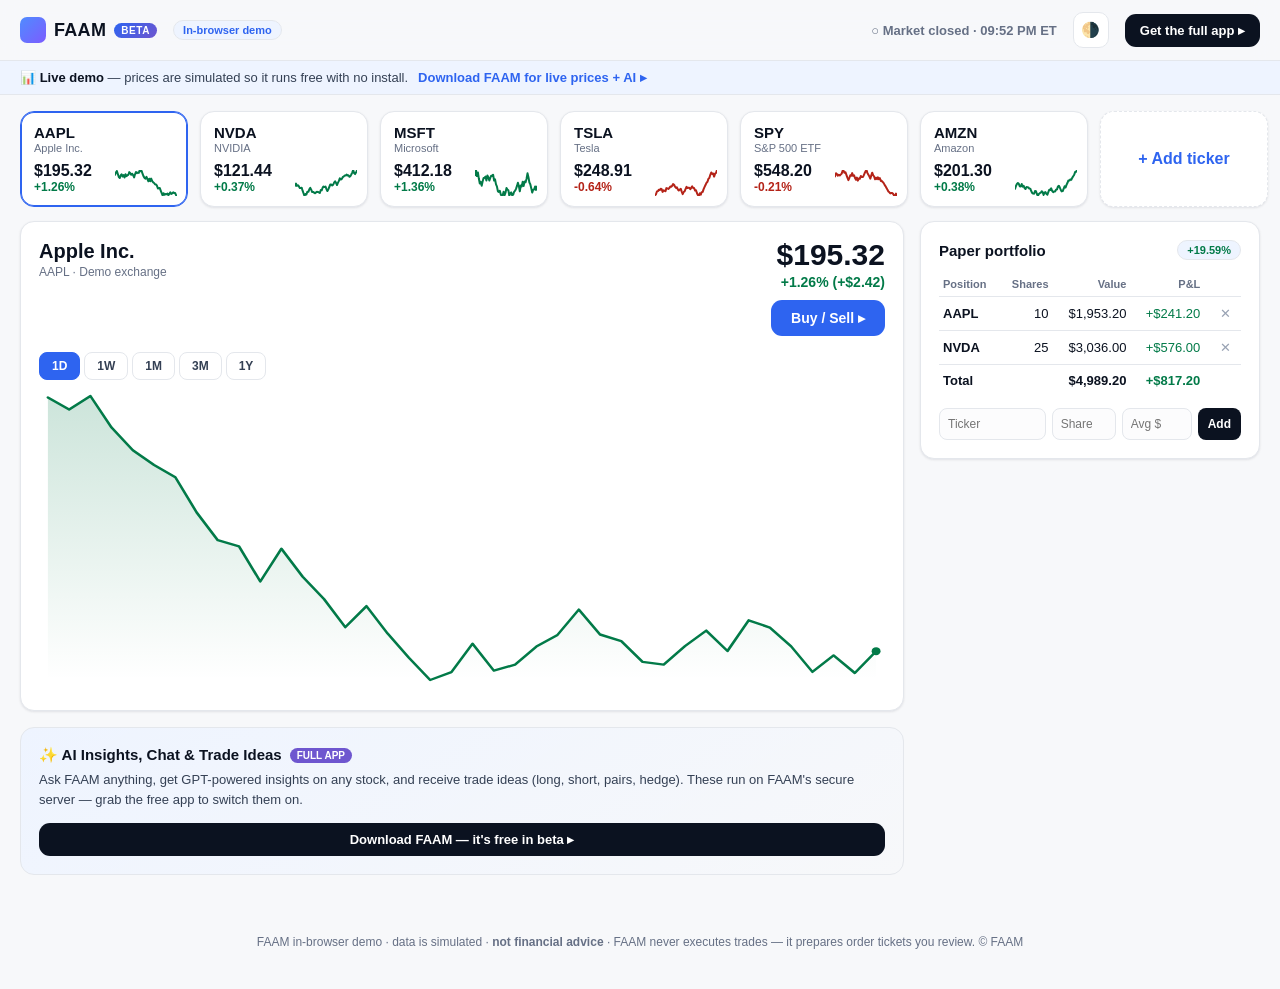
==== dashboard/index.html @ dcdbe2a8 "Browser version: ship a free static dashboard at /dashboard GitHub Pages can't run the Python backen" ====
<!DOCTYPE html>
<html lang="en" data-theme="light">
<head>
<meta charset="UTF-8">
<meta name="viewport" content="width=device-width, initial-scale=1">
<title>FAAM — Browser Dashboard</title>
<meta name="description" content="FAAM in your browser — a free, no-install demo of the financial AI dashboard. Watchlist, charts and a paper portfolio, right in the page.">
<link rel="icon" href="../favicon.svg">
<style>
  :root{
    --bg:#F7F8FA; --bg-soft:#F1F3F7; --panel:#FFFFFF; --panel-2:#FCFCFD;
    --border:#E4E7EC; --border-strong:#D0D5DD;
    --text:#0B1220; --text-2:#344054; --muted:#667085; --dim:#98A2B3;
    --green:#027A48; --green-soft:#ECFDF3; --red:#B42318; --red-soft:#FEF3F2;
    --accent:#2E64F0; --accent-2:#6E56CF; --accent-soft:#EEF4FF;
    --primary-bg:#0B1220; --primary-fg:#FFFFFF;
    --shadow-sm:0 1px 2px rgba(16,24,40,.04),0 1px 3px rgba(16,24,40,.06);
    --shadow-md:0 4px 8px -2px rgba(16,24,40,.08),0 2px 4px -2px rgba(16,24,40,.04);
    --shadow-lg:0 16px 32px -8px rgba(16,24,40,.10),0 8px 16px -8px rgba(16,24,40,.06);
    --radius:14px; --radius-sm:10px;
  }
  html[data-theme="dark"]{
    --bg:#0A0E16; --bg-soft:#0E131C; --panel:#111826; --panel-2:#0E1622;
    --border:#1F2A3D; --border-strong:#2A3A55;
    --text:#E7ECF3; --text-2:#C2CBD9; --muted:#8A97AD; --dim:#6B7890;
    --green:#2BD787; --green-soft:rgba(43,215,135,.14); --red:#FF6B83; --red-soft:rgba(255,107,131,.14);
    --accent:#5B8BFF; --accent-2:#9B87FF; --accent-soft:rgba(91,139,255,.12);
    --primary-bg:#5B8BFF; --primary-fg:#0A0E16;
    --shadow-sm:0 1px 2px rgba(0,0,0,.4); --shadow-md:0 6px 18px rgba(0,0,0,.45); --shadow-lg:0 24px 48px rgba(0,0,0,.55);
  }
  *{box-sizing:border-box}
  body{
    margin:0;font-family:'Inter',-apple-system,BlinkMacSystemFont,"Segoe UI",Roboto,sans-serif;
    background:var(--bg);color:var(--text);-webkit-font-smoothing:antialiased;
  }
  a{color:inherit}
  .topbar{
    position:sticky;top:0;z-index:30;display:flex;align-items:center;gap:16px;
    padding:12px 20px;background:rgba(247,248,250,.82);backdrop-filter:blur(12px);
    border-bottom:1px solid var(--border);
  }
  html[data-theme="dark"] .topbar{background:rgba(10,14,22,.82)}
  .brand{display:flex;align-items:center;gap:8px;font-weight:800;letter-spacing:.3px;font-size:18px}
  .brand .mark{width:26px;height:26px;border-radius:7px;background:linear-gradient(135deg,#4f8cff,#7c5cff);display:inline-block}
  .beta{font-size:10px;font-weight:800;color:#fff;background:linear-gradient(135deg,var(--accent),var(--accent-2));padding:2px 7px;border-radius:999px;letter-spacing:.6px}
  .demo-tag{font-size:11px;font-weight:700;color:var(--accent);background:var(--accent-soft);border:1px solid var(--border);padding:3px 9px;border-radius:999px}
  .spacer{flex:1}
  .clock{font-variant-numeric:tabular-nums;color:var(--muted);font-size:13px;font-weight:600}
  .iconbtn{display:inline-grid;place-items:center;width:36px;height:36px;border-radius:10px;border:1px solid var(--border);background:var(--panel);color:var(--text);cursor:pointer;font-size:15px}
  .iconbtn:hover{border-color:var(--border-strong)}
  .cta{display:inline-flex;align-items:center;gap:7px;padding:9px 15px;border-radius:11px;border:0;background:var(--primary-bg);color:var(--primary-fg);font-weight:700;font-size:13px;cursor:pointer;text-decoration:none}
  .cta:hover{opacity:.92}
  .demo-banner{display:flex;align-items:center;gap:10px;flex-wrap:wrap;padding:9px 20px;background:var(--accent-soft);border-bottom:1px solid var(--border);font-size:13px;color:var(--text-2)}
  .demo-banner b{color:var(--text)}
  .demo-banner a{color:var(--accent);font-weight:700;text-decoration:none}
  .rail{display:flex;gap:12px;overflow-x:auto;padding:16px 20px 6px;scrollbar-width:thin}
  .tcard{position:relative;flex:0 0 168px;min-height:96px;background:var(--panel);border:1px solid var(--border);border-radius:var(--radius);padding:12px 13px;cursor:pointer;box-shadow:var(--shadow-sm);transition:border-color .15s,transform .15s}
  .tcard:hover{border-color:var(--border-strong);transform:translateY(-1px)}
  .tcard.sel{border-color:var(--accent);box-shadow:0 0 0 1px var(--accent) inset}
  .tcard .sym{font-weight:800;font-size:15px}
  .tcard .nm{color:var(--muted);font-size:11px;white-space:nowrap;overflow:hidden;text-overflow:ellipsis;margin-top:1px}
  .tcard .px{font-weight:700;font-size:16px;margin-top:8px;font-variant-numeric:tabular-nums}
  .tcard .ch{font-size:12px;font-weight:700;font-variant-numeric:tabular-nums}
  .tcard .spark{position:absolute;right:10px;bottom:10px;width:62px;height:26px}
  .tcard .rm{position:absolute;top:6px;right:8px;border:0;background:transparent;color:var(--dim);cursor:pointer;font-size:14px;opacity:0;transition:opacity .15s;line-height:1}
  .tcard:hover .rm{opacity:1}
  .tcard.add{display:grid;place-items:center;color:var(--accent);font-weight:700;border-style:dashed;min-height:96px}
  .up{color:var(--green)} .down{color:var(--red)}
  .wrap{max-width:1280px;margin:0 auto;padding:8px 20px 60px;display:grid;grid-template-columns:1fr 340px;gap:16px}
  @media(max-width:920px){.wrap{grid-template-columns:1fr}}
  .panel{background:var(--panel);border:1px solid var(--border);border-radius:var(--radius);box-shadow:var(--shadow-sm)}
  .panel-pad{padding:18px}
  .chart-head{display:flex;align-items:flex-start;justify-content:space-between;gap:16px;flex-wrap:wrap}
  .chart-head h2{margin:0;font-size:20px}
  .chart-head .sub{color:var(--muted);font-size:12px;margin-top:2px}
  .bigpx{font-size:30px;font-weight:800;font-variant-numeric:tabular-nums;line-height:1}
  .bigch{font-size:14px;font-weight:700;margin-top:4px;font-variant-numeric:tabular-nums}
  .ranges{display:flex;gap:4px;margin:16px 0 8px;flex-wrap:wrap}
  .ranges button{padding:6px 12px;border-radius:8px;border:1px solid var(--border);background:var(--panel);color:var(--text-2);font-weight:600;font-size:12px;cursor:pointer}
  .ranges button.on{background:var(--accent);border-color:var(--accent);color:#fff}
  .chart-box{width:100%;height:300px}
  .buy{padding:10px 20px;border-radius:11px;border:0;background:var(--accent);color:#fff;font-weight:800;font-size:14px;cursor:pointer}
  .buy:hover{filter:brightness(1.05)}
  .side-h{display:flex;align-items:center;justify-content:space-between;margin:0 0 12px}
  .side-h h3{margin:0;font-size:15px}
  .ptable{width:100%;border-collapse:collapse;font-size:13px}
  .ptable th{text-align:right;color:var(--muted);font-weight:600;font-size:11px;padding:6px 4px;border-bottom:1px solid var(--border)}
  .ptable th:first-child{text-align:left}
  .ptable td{text-align:right;padding:8px 4px;border-bottom:1px solid var(--border);font-variant-numeric:tabular-nums}
  .ptable td:first-child{text-align:left;font-weight:700}
  .ptable .rm{border:0;background:transparent;color:var(--dim);cursor:pointer}
  .empty{color:var(--muted);font-size:13px;text-align:center;padding:18px 0}
  .totrow td{font-weight:800;border-bottom:0;border-top:1px solid var(--border-strong)}
  .addform{display:grid;grid-template-columns:1fr 64px 70px auto;gap:6px;margin-top:12px}
  .addform input{padding:8px;border:1px solid var(--border);border-radius:8px;background:var(--panel-2);color:var(--text);font-size:12px;width:100%}
  .addform button{padding:8px 10px;border-radius:8px;border:0;background:var(--primary-bg);color:var(--primary-fg);font-weight:700;cursor:pointer;font-size:12px}
  .ai-card{background:linear-gradient(150deg,var(--accent-soft),transparent);border:1px solid var(--border);border-radius:var(--radius);padding:18px;margin-top:16px}
  .ai-card h3{margin:0 0 6px;font-size:15px;display:flex;align-items:center;gap:8px}
  .ai-card p{margin:0 0 14px;color:var(--text-2);font-size:13px;line-height:1.5}
  .ai-card .cta{width:100%;justify-content:center}
  .pill{font-size:10px;font-weight:800;color:#fff;background:var(--accent-2);padding:2px 7px;border-radius:999px}
  /* modal */
  .modal{position:fixed;inset:0;background:rgba(8,12,20,.55);display:none;place-items:center;z-index:60;padding:20px}
  .modal.open{display:grid}
  .sheet{width:100%;max-width:420px;background:var(--panel);border:1px solid var(--border);border-radius:18px;box-shadow:var(--shadow-lg);padding:22px}
  .sheet h3{margin:0 0 4px;font-size:18px}
  .sheet .muted{color:var(--muted);font-size:12px}
  .seg{display:flex;gap:6px;margin:16px 0}
  .seg button{flex:1;padding:10px;border-radius:10px;border:1px solid var(--border);background:var(--panel-2);color:var(--text-2);font-weight:700;cursor:pointer}
  .seg button.on[data-side="buy"]{background:var(--green-soft);border-color:var(--green);color:var(--green)}
  .seg button.on[data-side="sell"]{background:var(--red-soft);border-color:var(--red);color:var(--red)}
  .field{margin:12px 0}
  .field label{display:block;font-size:12px;color:var(--muted);margin-bottom:5px}
  .field input{width:100%;padding:11px;border:1px solid var(--border);border-radius:10px;background:var(--panel-2);color:var(--text);font-size:15px}
  .est{display:flex;justify-content:space-between;padding:12px 0;border-top:1px solid var(--border);margin-top:8px;font-weight:700}
  .note{background:var(--accent-soft);border:1px solid var(--border);border-radius:10px;padding:10px 12px;font-size:12px;color:var(--text-2);margin:14px 0}
  .row{display:flex;gap:10px;margin-top:8px}
  .row button{flex:1;padding:12px;border-radius:11px;font-weight:800;cursor:pointer;font-size:14px}
  .btn-ghost{border:1px solid var(--border);background:var(--panel-2);color:var(--text)}
  .btn-go{border:0;background:var(--accent);color:#fff}
  .toast{position:fixed;left:50%;bottom:24px;transform:translateX(-50%) translateY(20px);background:var(--primary-bg);color:var(--primary-fg);padding:12px 18px;border-radius:12px;font-weight:600;font-size:13px;box-shadow:var(--shadow-lg);opacity:0;transition:.25s;z-index:80;pointer-events:none;max-width:90vw;text-align:center}
  .toast.show{opacity:1;transform:translateX(-50%) translateY(0)}
  .foot{max-width:1280px;margin:0 auto;padding:0 20px 40px;color:var(--muted);font-size:12px;text-align:center}
</style>
</head>
<body>
  <header class="topbar">
    <span class="brand"><span class="mark"></span>FAAM <span class="beta">BETA</span></span>
    <span class="demo-tag">In-browser demo</span>
    <span class="spacer"></span>
    <span class="clock" id="clock">—</span>
    <button class="iconbtn" id="themeBtn" title="Toggle theme">🌗</button>
    <a class="cta" href="../">Get the full app ▸</a>
  </header>

  <div class="demo-banner">
    <span>📊 <b>Live demo</b> — prices are simulated so it runs free with no install.</span>
    <a href="../">Download FAAM for live prices + AI ▸</a>
  </div>

  <section class="rail" id="rail"></section>

  <div class="wrap">
    <div>
      <section class="panel panel-pad">
        <div class="chart-head">
          <div>
            <h2 id="cName">—</h2>
            <div class="sub"><span id="cSym">—</span> · <span id="cEx">Demo exchange</span></div>
          </div>
          <div style="text-align:right">
            <div class="bigpx" id="cPx">—</div>
            <div class="bigch" id="cCh">—</div>
            <button class="buy" id="buyBtn" style="margin-top:10px">Buy / Sell ▸</button>
          </div>
        </div>
        <div class="ranges" id="ranges">
          <button data-r="1D" class="on">1D</button>
          <button data-r="1W">1W</button>
          <button data-r="1M">1M</button>
          <button data-r="3M">3M</button>
          <button data-r="1Y">1Y</button>
        </div>
        <svg class="chart-box" id="chart" viewBox="0 0 760 300" preserveAspectRatio="none"></svg>
      </section>

      <section class="ai-card">
        <h3>✨ AI Insights, Chat &amp; Trade Ideas <span class="pill">FULL APP</span></h3>
        <p>Ask FAAM anything, get GPT-powered insights on any stock, and receive trade ideas (long, short, pairs, hedge). These run on FAAM's secure server — grab the free app to switch them on.</p>
        <a class="cta" href="../">Download FAAM — it's free in beta ▸</a>
      </section>
    </div>

    <aside>
      <section class="panel panel-pad">
        <div class="side-h"><h3>Paper portfolio</h3><span class="demo-tag" id="totPL">—</span></div>
        <table class="ptable">
          <thead><tr><th>Position</th><th>Shares</th><th>Value</th><th>P&amp;L</th><th></th></tr></thead>
          <tbody id="pbody"></tbody>
        </table>
        <div class="addform">
          <input id="pSym" placeholder="Ticker" maxlength="6">
          <input id="pSh" placeholder="Shares" type="number" min="0" step="any">
          <input id="pCost" placeholder="Avg $" type="number" min="0" step="any">
          <button id="pAdd">Add</button>
        </div>
      </section>
    </aside>
  </div>

  <p class="foot">FAAM in-browser demo · data is simulated · <strong>not financial advice</strong> · FAAM never executes trades — it prepares order tickets you review. © FAAM</p>

  <!-- Order ticket modal -->
  <div class="modal" id="modal">
    <div class="sheet">
      <h3 id="mTitle">Order ticket</h3>
      <div class="muted" id="mSub">—</div>
      <div class="seg" id="seg">
        <button data-side="buy" class="on">Buy</button>
        <button data-side="sell">Sell</button>
      </div>
      <div class="field"><label>Shares</label><input id="mQty" type="number" min="0" step="any" value="1"></div>
      <div class="est"><span>Est. amount</span><span id="mEst">—</span></div>
      <div class="note">🛡️ Demo order ticket. FAAM <b>prepares</b> orders for you to review — it never places trades. In the full app this hands off to your broker.</div>
      <div class="row">
        <button class="btn-ghost" id="mCancel">Cancel</button>
        <button class="btn-go" id="mGo">Prepare order ▸</button>
      </div>
    </div>
  </div>

  <div class="toast" id="toast"></div>

<script>
(function(){
  "use strict";
  var $=function(s,r){return (r||document).querySelector(s)};
  var fmt=function(n){return "$"+Number(n).toLocaleString(undefined,{minimumFractionDigits:2,maximumFractionDigits:2})};
  var pct=function(n){return (n>=0?"+":"")+n.toFixed(2)+"%"};

  // ---- seed universe -------------------------------------------------
  var SEED=[
    ["AAPL","Apple Inc.",195.32],["MSFT","Microsoft",412.18],["NVDA","NVIDIA",121.44],
    ["GOOGL","Alphabet",178.55],["AMZN","Amazon",201.30],["TSLA","Tesla",248.91],
    ["META","Meta Platforms",503.77],["SPY","S&P 500 ETF",548.20],["AMD","AMD",142.66],
    ["NFLX","Netflix",685.10],["DIS","Disney",98.40],["JPM","JPMorgan",214.05],
    ["KO","Coca-Cola",63.20],["BA","Boeing",182.77],["UBER","Uber",72.55]
  ];
  var UNIV={}; SEED.forEach(function(s){UNIV[s[0]]={sym:s[0],name:s[1],base:s[2]}});

  // deterministic PRNG so each ticker has a stable shape
  function hash(str){var h=2166136261;for(var i=0;i<str.length;i++){h^=str.charCodeAt(i);h=Math.imul(h,16777619)}return h>>>0}
  function mulberry(a){return function(){a|=0;a=a+0x6D2B79F5|0;var t=Math.imul(a^a>>>15,1|a);t=t+Math.imul(t^t>>>7,61|t)^t;return((t^t>>>14)>>>0)/4294967296}}

  // points per range
  var RP={"1D":40,"1W":56,"1M":66,"3M":80,"1Y":120};
  function genSeries(sym,range){
    var u=UNIV[sym]; var n=RP[range]||48; var r=mulberry(hash(sym+range));
    var vol={"1D":.006,"1W":.012,"1M":.02,"3M":.035,"1Y":.06}[range]||.02;
    var drift=(r()-0.45)*vol*1.4;
    var p=u.base*(1-(r()*0.4+0.1)*vol*4*(range==="1Y"?2:1)); // start a bit below current
    var arr=[];
    for(var i=0;i<n;i++){ p=p*(1+ (r()-0.5)*vol + drift/n ); arr.push(p) }
    // Scale the whole walk so it ENDS exactly at the live price — keeps the
    // shape but avoids a vertical spike on the last point.
    var target=u.cur!=null?u.cur:u.base, f=target/arr[n-1];
    for(var j=0;j<n;j++) arr[j]*=f;
    return arr;
  }

  // ---- state ---------------------------------------------------------
  var LS={
    get:function(k,d){try{return JSON.parse(localStorage.getItem("faamdemo_"+k))??d}catch(e){return d}},
    set:function(k,v){try{localStorage.setItem("faamdemo_"+k,JSON.stringify(v))}catch(e){}}
  };
  var watch=LS.get("watch",["AAPL","NVDA","MSFT","TSLA","SPY","AMZN"]);
  var port=LS.get("port",[{sym:"AAPL",sh:10,cost:171.20},{sym:"NVDA",sh:25,cost:98.40}]);
  var sel=LS.get("sel","AAPL");
  var range=LS.get("range","1D");

  // give every universe ticker a live price seeded from base
  Object.keys(UNIV).forEach(function(k){var u=UNIV[k];u.cur=u.base;u.prev=u.base*(1-( (mulberry(hash(k))()-0.5)*0.03 ));});

  function ensure(sym){
    sym=sym.toUpperCase();
    if(!UNIV[sym]){var r=mulberry(hash(sym));UNIV[sym]={sym:sym,name:sym,base:20+r()*380,cur:0,prev:0};UNIV[sym].cur=UNIV[sym].base;UNIV[sym].prev=UNIV[sym].base*(1-(r()-0.5)*0.03);}
    return UNIV[sym];
  }
  function chgPct(u){return (u.cur-u.prev)/u.prev*100}

  // ---- sparkline -----------------------------------------------------
  function spark(arr,w,h,up){
    var lo=Math.min.apply(0,arr),hi=Math.max.apply(0,arr),rg=hi-lo||1;
    var d=arr.map(function(v,i){return (i?"L":"M")+(i/(arr.length-1)*w).toFixed(1)+","+(h-(v-lo)/rg*h).toFixed(1)}).join(" ");
    var c=up?"var(--green)":"var(--red)";
    return '<path d="'+d+'" fill="none" stroke="'+c+'" stroke-width="2" stroke-linecap="round" stroke-linejoin="round"/>';
  }

  // ---- render rail ---------------------------------------------------
  function renderRail(){
    var el=$("#rail");el.innerHTML="";
    watch.forEach(function(sym){
      var u=ensure(sym),up=chgPct(u)>=0,s=genSeries(sym,"1M");
      var d=document.createElement("div");
      d.className="tcard"+(sym===sel?" sel":"");
      d.innerHTML='<button class="rm" data-rm="'+sym+'" title="Remove">✕</button>'+
        '<div class="sym">'+sym+'</div><div class="nm">'+u.name+'</div>'+
        '<div class="px">'+fmt(u.cur)+'</div>'+
        '<div class="ch '+(up?"up":"down")+'">'+pct(chgPct(u))+'</div>'+
        '<svg class="spark" viewBox="0 0 62 26" preserveAspectRatio="none">'+spark(s,62,26,up)+'</svg>';
      d.addEventListener("click",function(e){if(e.target.dataset.rm)return;select(sym)});
      el.appendChild(d);
    });
    var add=document.createElement("div");add.className="tcard add";add.textContent="+ Add ticker";
    add.addEventListener("click",addTicker);el.appendChild(add);
    el.querySelectorAll("[data-rm]").forEach(function(b){b.addEventListener("click",function(){
      watch=watch.filter(function(s){return s!==b.dataset.rm});if(sel===b.dataset.rm&&watch[0])select(watch[0]);LS.set("watch",watch);renderRail();
    })});
  }

  function addTicker(){
    var t=prompt("Add a ticker (e.g. KO, BA, UBER):");if(!t)return;t=t.trim().toUpperCase().replace(/[^A-Z.]/g,"");
    if(!t)return;ensure(t);if(watch.indexOf(t)<0)watch.unshift(t);LS.set("watch",watch);select(t);
  }

  // ---- chart ---------------------------------------------------------
  function renderChart(){
    var u=ensure(sel),arr=genSeries(sel,range),up=chgPct(u)>=0;
    $("#cName").textContent=u.name;$("#cSym").textContent=sel;
    $("#cPx").textContent=fmt(u.cur);
    var c=$("#cCh");c.textContent=pct(chgPct(u))+"  ("+(u.cur-u.prev>=0?"+":"")+fmt(u.cur-u.prev).replace("$","$")+")";
    c.className="bigch "+(up?"up":"down");
    var W=760,H=300,pad=8;
    var lo=Math.min.apply(0,arr),hi=Math.max.apply(0,arr),rg=hi-lo||1;
    var pts=arr.map(function(v,i){return [pad+i/(arr.length-1)*(W-2*pad),H-pad-(v-lo)/rg*(H-2*pad)]});
    var line=pts.map(function(p,i){return (i?"L":"M")+p[0].toFixed(1)+","+p[1].toFixed(1)}).join(" ");
    var area=line+" L"+(W-pad)+","+(H-pad)+" L"+pad+","+(H-pad)+" Z";
    var col=up?"var(--green)":"var(--red)";
    $("#chart").innerHTML=
      '<defs><linearGradient id="ag" x1="0" y1="0" x2="0" y2="1">'+
      '<stop offset="0%" stop-color="'+col+'" stop-opacity="0.20"/>'+
      '<stop offset="100%" stop-color="'+col+'" stop-opacity="0"/></linearGradient></defs>'+
      '<path d="'+area+'" fill="url(#ag)"/>'+
      '<path d="'+line+'" fill="none" stroke="'+col+'" stroke-width="2.4" stroke-linejoin="round" stroke-linecap="round"/>'+
      '<circle cx="'+pts[pts.length-1][0].toFixed(1)+'" cy="'+pts[pts.length-1][1].toFixed(1)+'" r="4" fill="'+col+'"/>';
  }

  function select(sym){sel=sym;LS.set("sel",sym);renderRail();renderChart()}

  // ---- portfolio -----------------------------------------------------
  function renderPort(){
    var tb=$("#pbody");tb.innerHTML="";var tv=0,tc=0;
    if(!port.length){tb.innerHTML='<tr><td colspan="5" class="empty">No positions yet — add one below.</td></tr>';$("#totPL").textContent="—";return}
    port.forEach(function(p,idx){
      var u=ensure(p.sym),val=u.cur*p.sh,cost=p.cost*p.sh,pl=val-cost,up=pl>=0;tv+=val;tc+=cost;
      var tr=document.createElement("tr");
      tr.innerHTML='<td>'+p.sym+'</td><td>'+p.sh+'</td><td>'+fmt(val)+'</td>'+
        '<td class="'+(up?"up":"down")+'">'+(up?"+":"")+fmt(pl).replace("$","$")+'</td>'+
        '<td><button class="rm" data-i="'+idx+'">✕</button></td>';
      tb.appendChild(tr);
    });
    var pl=tv-tc,up=pl>=0;
    var tr=document.createElement("tr");tr.className="totrow";
    tr.innerHTML='<td>Total</td><td></td><td>'+fmt(tv)+'</td><td class="'+(up?"up":"down")+'">'+(up?"+":"")+fmt(pl).replace("$","$")+'</td><td></td>';
    tb.appendChild(tr);
    var plp=tc?pl/tc*100:0;$("#totPL").textContent=(up?"+":"")+plp.toFixed(2)+"%";
    $("#totPL").style.color=up?"var(--green)":"var(--red)";
    tb.querySelectorAll("[data-i]").forEach(function(b){b.addEventListener("click",function(){port.splice(+b.dataset.i,1);LS.set("port",port);renderPort()})});
  }
  $("#pAdd").addEventListener("click",function(){
    var s=$("#pSym").value.trim().toUpperCase().replace(/[^A-Z.]/g,""),sh=parseFloat($("#pSh").value),co=parseFloat($("#pCost").value);
    if(!s||!(sh>0)){toast("Enter a ticker and share count");return}
    var u=ensure(s);if(!(co>0))co=u.cur;
    port.push({sym:s,sh:sh,cost:co});LS.set("port",port);$("#pSym").value=$("#pSh").value=$("#pCost").value="";renderPort();
    if(watch.indexOf(s)<0){watch.push(s);LS.set("watch",watch);renderRail()}
    toast(s+" added to your paper portfolio");
  });

  // ---- order modal ---------------------------------------------------
  var side="buy";
  function openOrder(){
    var u=ensure(sel);$("#mTitle").textContent="Order ticket · "+sel;
    $("#mSub").textContent=u.name+" · "+fmt(u.cur);
    $("#mQty").value=1;side="buy";
    $("#seg").querySelectorAll("button").forEach(function(b){b.classList.toggle("on",b.dataset.side==="buy")});
    estimate();$("#modal").classList.add("open");
  }
  function estimate(){var u=ensure(sel),q=parseFloat($("#mQty").value)||0;$("#mEst").textContent=fmt(u.cur*q)}
  $("#buyBtn").addEventListener("click",openOrder);
  $("#mQty").addEventListener("input",estimate);
  $("#seg").addEventListener("click",function(e){var b=e.target.closest("button");if(!b)return;side=b.dataset.side;
    $("#seg").querySelectorAll("button").forEach(function(x){x.classList.toggle("on",x===b)})});
  $("#mCancel").addEventListener("click",function(){$("#modal").classList.remove("open")});
  $("#modal").addEventListener("click",function(e){if(e.target===this)this.classList.remove("open")});
  $("#mGo").addEventListener("click",function(){
    var u=ensure(sel),q=parseFloat($("#mQty").value)||0;if(q<=0){toast("Enter a share count");return}
    if(side==="buy"){var ex=port.find(function(p){return p.sym===sel});
      if(ex){ex.cost=(ex.cost*ex.sh+u.cur*q)/(ex.sh+q);ex.sh+=q}else port.push({sym:sel,sh:q,cost:u.cur});
      if(watch.indexOf(sel)<0){watch.push(sel);LS.set("watch",watch);renderRail()}
    }else{var p=port.find(function(p){return p.sym===sel});if(p){p.sh-=q;if(p.sh<=0)port=port.filter(function(x){return x!==p})}}
    LS.set("port",port);renderPort();$("#modal").classList.remove("open");
    toast("✅ "+(side==="buy"?"Buy":"Sell")+" ticket prepared: "+q+" "+sel+" (demo — no real trade placed)");
  });

  // ---- live tick + clock --------------------------------------------
  function tick(){
    Object.keys(UNIV).forEach(function(k){var u=UNIV[k];var r=(Math.random()-0.5);u.cur=Math.max(0.5,u.cur*(1+r*0.0012))});
    // only repaint what's visible
    renderRail();renderChart();renderPort();
  }
  function clock(){
    var d=new Date(),h=d.getHours(),m=d.getMinutes();
    var ny=new Date(d.toLocaleString("en-US",{timeZone:"America/New_York"}));
    var oh=ny.getHours(),open=(oh>9||(oh===9&&ny.getMinutes()>=30))&&oh<16&&ny.getDay()>0&&ny.getDay()<6;
    $("#clock").textContent=(open?"● Market open · ":"○ Market closed · ")+ny.toLocaleTimeString("en-US",{hour:"2-digit",minute:"2-digit",timeZone:"America/New_York"})+" ET";
  }

  // ---- theme + ranges ------------------------------------------------
  var theme=LS.get("theme","light");document.documentElement.setAttribute("data-theme",theme);
  $("#themeBtn").addEventListener("click",function(){theme=theme==="light"?"dark":"light";document.documentElement.setAttribute("data-theme",theme);LS.set("theme",theme)});
  $("#ranges").addEventListener("click",function(e){var b=e.target.closest("button");if(!b)return;range=b.dataset.r;LS.set("range",range);
    $("#ranges").querySelectorAll("button").forEach(function(x){x.classList.toggle("on",x===b)});renderChart()});
  $("#ranges").querySelectorAll("button").forEach(function(b){b.classList.toggle("on",b.dataset.r===range)});

  var toEl=$("#toast"),tt;
  function toast(m){toEl.textContent=m;toEl.classList.add("show");clearTimeout(tt);tt=setTimeout(function(){toEl.classList.remove("show")},2600)}

  // ---- boot ----------------------------------------------------------
  renderRail();renderChart();renderPort();clock();
  setInterval(clock,1000*20);
  setInterval(tick,3500);
})();
</script>
</body>
</html>
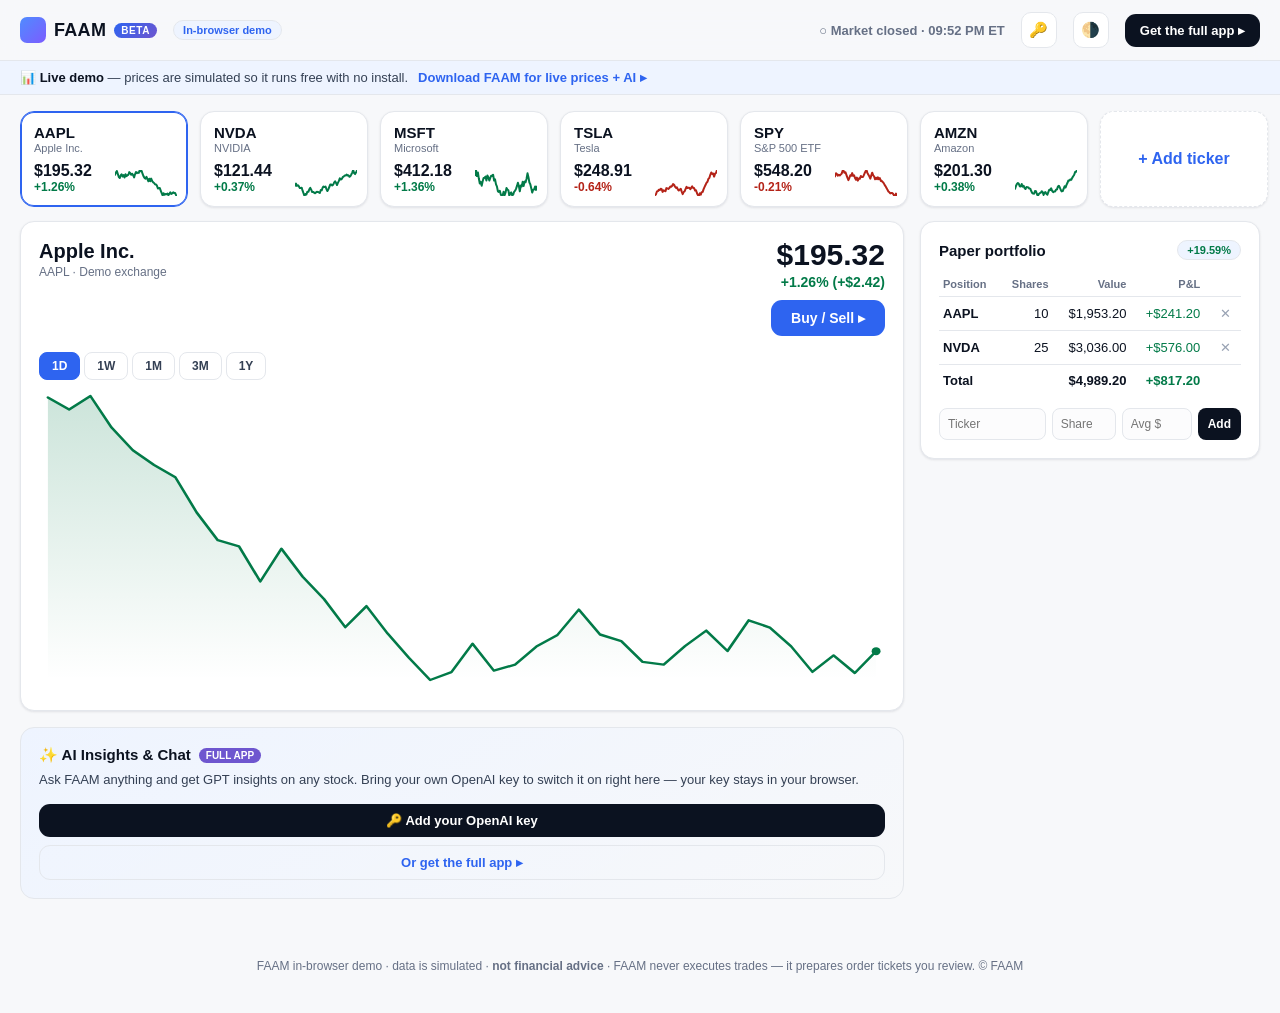
==== commit fdfa1d5f: "Dashboard: bring-your-own OpenAI key (live AI in-browser); rename CTA to 'browser preview' - Add a 🔑" ====
--- a/dashboard/index.html
+++ b/dashboard/index.html
@@ -99,6 +99,16 @@
   .ai-card p{margin:0 0 14px;color:var(--text-2);font-size:13px;line-height:1.5}
   .ai-card .cta{width:100%;justify-content:center}
   .pill{font-size:10px;font-weight:800;color:#fff;background:var(--accent-2);padding:2px 7px;border-radius:999px}
+  .pill.live{background:var(--green)}
+  .ai-out{background:var(--panel);border:1px solid var(--border);border-radius:10px;padding:12px;font-size:13px;color:var(--text-2);min-height:62px;white-space:pre-wrap;line-height:1.5;margin-bottom:10px}
+  .ai-ask{display:flex;gap:6px;margin-bottom:8px}
+  .ai-ask input{flex:1;min-width:0;padding:9px 10px;border:1px solid var(--border);border-radius:9px;background:var(--panel-2);color:var(--text);font-size:13px}
+  .ai-ask button{padding:9px 14px;border:0;border-radius:9px;background:var(--accent);color:#fff;font-weight:700;cursor:pointer}
+  .ai-ask button:disabled{opacity:.5;cursor:default}
+  .ai-quick{width:100%;padding:9px;border:1px dashed var(--border-strong);border-radius:9px;background:transparent;color:var(--accent);font-weight:600;cursor:pointer;font-size:12px}
+  .ai-quick:hover{background:var(--accent-soft)}
+  .ai-mini{display:block;margin-top:10px;font-size:11px;color:var(--muted);text-align:center}
+  .ai-mini a{color:var(--accent);text-decoration:none}
   /* modal */
   .modal{position:fixed;inset:0;background:rgba(8,12,20,.55);display:none;place-items:center;z-index:60;padding:20px}
   .modal.open{display:grid}
@@ -129,6 +139,7 @@
     <span class="demo-tag">In-browser demo</span>
     <span class="spacer"></span>
     <span class="clock" id="clock">—</span>
+    <button class="iconbtn" id="keyBtn" title="Use your own OpenAI key — turn on live AI">🔑</button>
     <button class="iconbtn" id="themeBtn" title="Toggle theme">🌗</button>
     <a class="cta" href="../">Get the full app ▸</a>
   </header>
@@ -164,10 +175,9 @@
         <svg class="chart-box" id="chart" viewBox="0 0 760 300" preserveAspectRatio="none"></svg>
       </section>
 
-      <section class="ai-card">
-        <h3>✨ AI Insights, Chat &amp; Trade Ideas <span class="pill">FULL APP</span></h3>
-        <p>Ask FAAM anything, get GPT-powered insights on any stock, and receive trade ideas (long, short, pairs, hedge). These run on FAAM's secure server — grab the free app to switch them on.</p>
-        <a class="cta" href="../">Download FAAM — it's free in beta ▸</a>
+      <section class="ai-card" id="aiCard">
+        <h3>✨ AI Insights &amp; Chat <span class="pill" id="aiPill">FULL APP</span></h3>
+        <div id="aiBody"></div>
       </section>
     </div>
 
@@ -205,6 +215,21 @@
       <div class="row">
         <button class="btn-ghost" id="mCancel">Cancel</button>
         <button class="btn-go" id="mGo">Prepare order ▸</button>
+      </div>
+    </div>
+  </div>
+
+  <!-- Bring-your-own-key modal -->
+  <div class="modal" id="keyModal">
+    <div class="sheet">
+      <h3>Use your own OpenAI key</h3>
+      <div class="muted">Turn on live AI right here — no install, no FAAM account.</div>
+      <div class="field"><label>OpenAI API key</label>
+        <input id="kInput" type="password" placeholder="sk-..." autocomplete="off" spellcheck="false"></div>
+      <div class="note">🔒 Saved <b>only in this browser</b> (localStorage) and sent <b>straight to OpenAI</b> — never to FAAM, GitHub, or any server. Use a key with a <b>spending limit</b>; anyone with access to this device can read it. <a href="https://platform.openai.com/api-keys" target="_blank" rel="noopener" style="color:var(--accent)">Get a key ↗</a></div>
+      <div class="row">
+        <button class="btn-ghost" id="kRemove">Remove key</button>
+        <button class="btn-go" id="kSave">Save key</button>
       </div>
     </div>
   </div>
@@ -325,7 +350,7 @@
       '<circle cx="'+pts[pts.length-1][0].toFixed(1)+'" cy="'+pts[pts.length-1][1].toFixed(1)+'" r="4" fill="'+col+'"/>';
   }
 
-  function select(sym){sel=sym;LS.set("sel",sym);renderRail();renderChart()}
+  function select(sym){sel=sym;LS.set("sel",sym);renderRail();renderChart();renderAI()}
 
   // ---- portfolio -----------------------------------------------------
   function renderPort(){
@@ -405,8 +430,73 @@
   var toEl=$("#toast"),tt;
   function toast(m){toEl.textContent=m;toEl.classList.add("show");clearTimeout(tt);tt=setTimeout(function(){toEl.classList.remove("show")},2600)}
 
+  // ---- bring-your-own-key AI -----------------------------------------
+  function aiKey(){return LS.get("aikey","")||""}
+  function openKey(){ $("#kInput").value=aiKey(); $("#keyModal").classList.add("open"); setTimeout(function(){$("#kInput").focus()},50); }
+  $("#keyBtn").addEventListener("click",openKey);
+  $("#keyModal").addEventListener("click",function(e){if(e.target===this)this.classList.remove("open")});
+  $("#kSave").addEventListener("click",function(){
+    var k=$("#kInput").value.trim();
+    if(k&&!/^sk-/.test(k)){toast("That doesn't look like an OpenAI key (starts with sk-)");return}
+    LS.set("aikey",k);$("#keyModal").classList.remove("open");renderAI();
+    toast(k?"AI key saved — live AI is on 🔌":"Key cleared");
+  });
+  $("#kRemove").addEventListener("click",function(){LS.set("aikey","");$("#kInput").value="";$("#keyModal").classList.remove("open");renderAI();toast("Key removed")});
+
+  function renderAI(){
+    var has=!!aiKey(),pill=$("#aiPill"),body=$("#aiBody");
+    pill.textContent=has?"LIVE · YOUR KEY":"FULL APP";
+    pill.classList.toggle("live",has);
+    if(!has){
+      body.innerHTML='<p>Ask FAAM anything and get GPT insights on any stock. Bring your own OpenAI key to switch it on right here — your key stays in your browser.</p>'+
+        '<button class="cta" id="aiAddKey" style="width:100%;justify-content:center;margin-bottom:8px">🔑 Add your OpenAI key</button>'+
+        '<a class="cta" href="../" style="width:100%;justify-content:center;background:transparent;color:var(--accent);border:1px solid var(--border)">Or get the full app ▸</a>';
+      $("#aiAddKey").addEventListener("click",openKey);
+      return;
+    }
+    var u=ensure(sel);
+    body.innerHTML='<div class="ai-out" id="aiOut">Ask about '+sel+' — or any ticker.</div>'+
+      '<div class="ai-ask"><input id="aiQ" placeholder="Is '+sel+' a buy?"><button id="aiSend">Ask</button></div>'+
+      '<button class="ai-quick" id="aiInsight">✨ Quick insight on '+sel+'</button>'+
+      '<span class="ai-mini">Powered by your OpenAI key · <a href="#" id="aiForget">forget key</a></span>';
+    $("#aiSend").addEventListener("click",function(){var q=$("#aiQ").value.trim();if(q)askAI(q)});
+    $("#aiQ").addEventListener("keydown",function(e){if(e.key==="Enter"){var q=this.value.trim();if(q)askAI(q)}});
+    $("#aiInsight").addEventListener("click",function(){
+      askAI("Give a tight 3-sentence take on "+sel+" ("+ensure(sel).name+") for a retail investor: momentum, one bull point, one risk.");
+    });
+    $("#aiForget").addEventListener("click",function(e){e.preventDefault();LS.set("aikey","");renderAI();toast("Key removed")});
+  }
+
+  var aiBusy=false;
+  async function askAI(prompt){
+    if(aiBusy)return; var out=$("#aiOut"),send=$("#aiSend");
+    aiBusy=true; if(out)out.textContent="Thinking…"; if(send)send.disabled=true;
+    try{
+      var r=await fetch("https://api.openai.com/v1/chat/completions",{
+        method:"POST",
+        headers:{"Content-Type":"application/json","Authorization":"Bearer "+aiKey()},
+        body:JSON.stringify({model:"gpt-4.1-mini",temperature:0.6,max_tokens:320,messages:[
+          {role:"system",content:"You are FAAM, a concise markets assistant inside a demo dashboard. Keep answers brief and practical. End with a short reminder that this is not financial advice and that FAAM never places trades — it only prepares order tickets the user reviews."},
+          {role:"user",content:prompt}
+        ]})
+      });
+      if(!r.ok){
+        var txt=await r.text().catch(function(){return""});
+        if(r.status===401){if(out)out.textContent="That key was rejected (401). Tap 🔑 to fix it.";}
+        else if(r.status===429){if(out)out.textContent="OpenAI says rate-limited or out of quota (429). Check your billing.";}
+        else if(out)out.textContent="OpenAI error "+r.status+". "+txt.slice(0,160);
+        return;
+      }
+      var d=await r.json();
+      var msg=(d.choices&&d.choices[0]&&d.choices[0].message&&d.choices[0].message.content)||"(no response)";
+      if(out)out.textContent=msg.trim();
+    }catch(e){
+      if(out)out.textContent="Couldn't reach OpenAI from the browser (network or CORS). The full app routes this through a server.";
+    }finally{ aiBusy=false; if(send)send.disabled=false; }
+  }
+
   // ---- boot ----------------------------------------------------------
-  renderRail();renderChart();renderPort();clock();
+  renderRail();renderChart();renderPort();renderAI();clock();
   setInterval(clock,1000*20);
   setInterval(tick,3500);
 })();
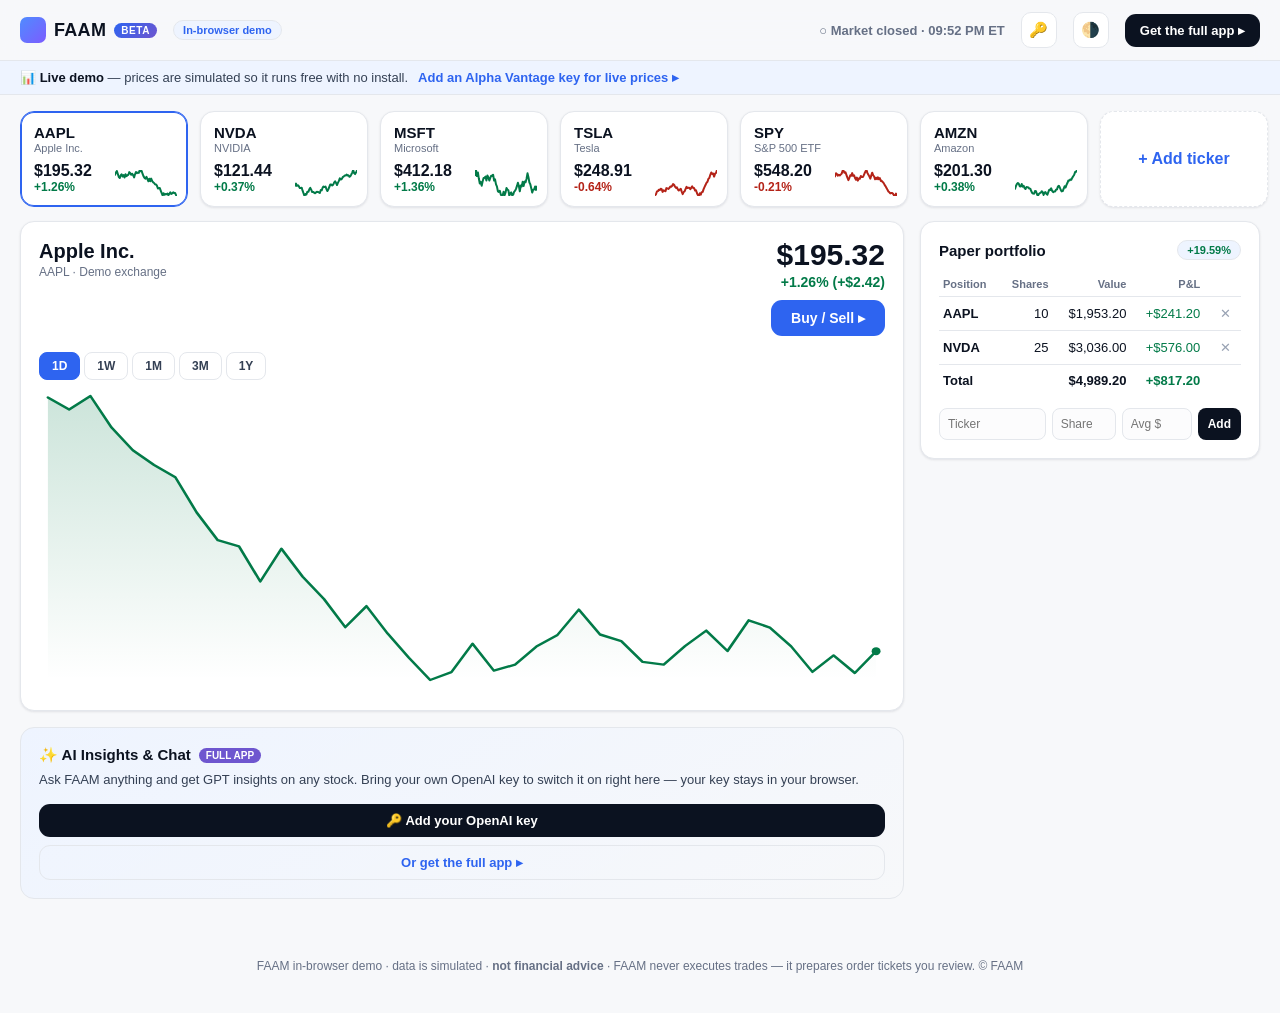
==== commit 623472f4: "Dashboard: optional Alpha Vantage key for real live prices (BYOK, cached, graceful fallback) Paste a" ====
--- a/dashboard/index.html
+++ b/dashboard/index.html
@@ -145,8 +145,8 @@
   </header>
 
   <div class="demo-banner">
-    <span>📊 <b>Live demo</b> — prices are simulated so it runs free with no install.</span>
-    <a href="../">Download FAAM for live prices + AI ▸</a>
+    <span id="dataNote">📊 <b>Live demo</b> — prices are simulated so it runs free with no install.</span>
+    <a href="#" id="dataKeyLink" style="color:var(--accent);font-weight:700;text-decoration:none">Add an Alpha Vantage key for live prices ▸</a>
   </div>
 
   <section class="rail" id="rail"></section>
@@ -222,14 +222,18 @@
   <!-- Bring-your-own-key modal -->
   <div class="modal" id="keyModal">
     <div class="sheet">
-      <h3>Use your own OpenAI key</h3>
-      <div class="muted">Turn on live AI right here — no install, no FAAM account.</div>
-      <div class="field"><label>OpenAI API key</label>
+      <h3>Your keys</h3>
+      <div class="muted">Bring your own keys — stored only in this browser, sent straight to the provider.</div>
+      <div class="field"><label>OpenAI API key — turns on AI chat &amp; insights</label>
         <input id="kInput" type="password" placeholder="sk-..." autocomplete="off" spellcheck="false"></div>
-      <div class="note">🔒 Saved <b>only in this browser</b> (localStorage) and sent <b>straight to OpenAI</b> — never to FAAM, GitHub, or any server. Use a key with a <b>spending limit</b>; anyone with access to this device can read it. <a href="https://platform.openai.com/api-keys" target="_blank" rel="noopener" style="color:var(--accent)">Get a key ↗</a></div>
+      <div class="field"><label>Alpha Vantage API key — turns on live market prices</label>
+        <input id="avInput" type="password" placeholder="e.g. 8XY2Q..." autocomplete="off" spellcheck="false"></div>
+      <div class="note">🔒 Saved <b>only in this browser</b> (localStorage) and sent <b>straight to OpenAI / Alpha Vantage</b> — never to FAAM, GitHub, or any server. Alpha Vantage's free tier is <b>~25 calls/day</b>, so prices are cached and fall back to simulated when the quota runs out.<br>
+        <a href="https://platform.openai.com/api-keys" target="_blank" rel="noopener" style="color:var(--accent)">Get an OpenAI key ↗</a> &nbsp;·&nbsp;
+        <a href="https://www.alphavantage.co/support/#api-key" target="_blank" rel="noopener" style="color:var(--accent)">Get a free Alpha Vantage key ↗</a></div>
       <div class="row">
-        <button class="btn-ghost" id="kRemove">Remove key</button>
-        <button class="btn-go" id="kSave">Save key</button>
+        <button class="btn-ghost" id="kRemove">Clear all</button>
+        <button class="btn-go" id="kSave">Save</button>
       </div>
     </div>
   </div>
@@ -305,7 +309,7 @@
   function renderRail(){
     var el=$("#rail");el.innerHTML="";
     watch.forEach(function(sym){
-      var u=ensure(sym),up=chgPct(u)>=0,s=genSeries(sym,"1M");
+      var u=ensure(sym),up=chgPct(u)>=0,s=(u.series&&u.series.length>2?u.series.slice(Math.max(0,u.series.length-24)):genSeries(sym,"1M"));
       var d=document.createElement("div");
       d.className="tcard"+(sym===sel?" sel":"");
       d.innerHTML='<button class="rm" data-rm="'+sym+'" title="Remove">✕</button>'+
@@ -330,7 +334,10 @@
 
   // ---- chart ---------------------------------------------------------
   function renderChart(){
-    var u=ensure(sel),arr=genSeries(sel,range),up=chgPct(u)>=0;
+    var u=ensure(sel),up=chgPct(u)>=0,arr;
+    var RCOUNT={"1D":6,"1W":6,"1M":22,"3M":66,"1Y":100};
+    if(u.series&&u.series.length>2){ var n=RCOUNT[range]||22; arr=u.series.slice(Math.max(0,u.series.length-n)); arr[arr.length-1]=u.cur; }
+    else { arr=genSeries(sel,range); }
     $("#cName").textContent=u.name;$("#cSym").textContent=sel;
     $("#cPx").textContent=fmt(u.cur);
     var c=$("#cCh");c.textContent=pct(chgPct(u))+"  ("+(u.cur-u.prev>=0?"+":"")+fmt(u.cur-u.prev).replace("$","$")+")";
@@ -350,7 +357,9 @@
       '<circle cx="'+pts[pts.length-1][0].toFixed(1)+'" cy="'+pts[pts.length-1][1].toFixed(1)+'" r="4" fill="'+col+'"/>';
   }
 
-  function select(sym){sel=sym;LS.set("sel",sym);renderRail();renderChart();renderAI()}
+  function select(sym){sel=sym;LS.set("sel",sym);renderRail();renderChart();renderAI();
+    if(avKey()&&!quotaHit&&!ensure(sym).series){ syncSeries(sym).then(function(){renderChart()}); syncQuote(sym).then(function(){renderRail();renderChart()}); }
+  }
 
   // ---- portfolio -----------------------------------------------------
   function renderPort(){
@@ -409,7 +418,7 @@
 
   // ---- live tick + clock --------------------------------------------
   function tick(){
-    Object.keys(UNIV).forEach(function(k){var u=UNIV[k];var r=(Math.random()-0.5);u.cur=Math.max(0.5,u.cur*(1+r*0.0012))});
+    Object.keys(UNIV).forEach(function(k){var u=UNIV[k];var amp=u.real?0.0003:0.0012;u.cur=Math.max(0.5,u.cur*(1+(Math.random()-0.5)*amp))});
     // only repaint what's visible
     renderRail();renderChart();renderPort();
   }
@@ -432,16 +441,25 @@
 
   // ---- bring-your-own-key AI -----------------------------------------
   function aiKey(){return LS.get("aikey","")||""}
-  function openKey(){ $("#kInput").value=aiKey(); $("#keyModal").classList.add("open"); setTimeout(function(){$("#kInput").focus()},50); }
+  function openKey(){ $("#kInput").value=aiKey(); $("#avInput").value=avKey(); $("#keyModal").classList.add("open"); setTimeout(function(){$("#kInput").focus()},50); }
   $("#keyBtn").addEventListener("click",openKey);
+  $("#dataKeyLink").addEventListener("click",function(e){e.preventDefault();openKey()});
   $("#keyModal").addEventListener("click",function(e){if(e.target===this)this.classList.remove("open")});
   $("#kSave").addEventListener("click",function(){
-    var k=$("#kInput").value.trim();
+    var k=$("#kInput").value.trim(), av=$("#avInput").value.trim();
     if(k&&!/^sk-/.test(k)){toast("That doesn't look like an OpenAI key (starts with sk-)");return}
-    LS.set("aikey",k);$("#keyModal").classList.remove("open");renderAI();
-    toast(k?"AI key saved — live AI is on 🔌":"Key cleared");
+    var avChanged = av!==avKey();
+    LS.set("aikey",k); LS.set("avkey",av);
+    $("#keyModal").classList.remove("open"); renderAI(); renderDataNote();
+    toast((k?"AI on. ":"")+(av?"Live prices on 📈":(k?"":"Keys cleared")));
+    if(av&&avChanged){ quotaHit=false; syncAll(); }        // fetch real data now
+    else if(!av){ Object.keys(UNIV).forEach(function(x){UNIV[x].real=false;delete UNIV[x].series}); renderRail(); renderChart(); }
   });
-  $("#kRemove").addEventListener("click",function(){LS.set("aikey","");$("#kInput").value="";$("#keyModal").classList.remove("open");renderAI();toast("Key removed")});
+  $("#kRemove").addEventListener("click",function(){
+    LS.set("aikey","");LS.set("avkey","");$("#kInput").value="";$("#avInput").value="";
+    Object.keys(UNIV).forEach(function(x){UNIV[x].real=false;delete UNIV[x].series});
+    $("#keyModal").classList.remove("open");renderAI();renderDataNote();renderRail();renderChart();toast("Keys cleared");
+  });
 
   function renderAI(){
     var has=!!aiKey(),pill=$("#aiPill"),body=$("#aiBody");
@@ -495,8 +513,68 @@
     }finally{ aiBusy=false; if(send)send.disabled=false; }
   }
 
+  // ---- live market data (Alpha Vantage, bring-your-own-key) ----------
+  function avKey(){return LS.get("avkey","")||""}
+  var quotaHit=false, syncing=false;
+  function avCacheGet(k){var v=LS.get("avc_"+k,null); return (v&&Date.now()-v.t<v.ttl)?v.d:null}
+  function avCacheSet(k,d,ttl){LS.set("avc_"+k,{t:Date.now(),ttl:ttl,d:d})}
+  function avq(fn,sym,extra){return "https://www.alphavantage.co/query?function="+fn+"&symbol="+encodeURIComponent(sym)+"&apikey="+encodeURIComponent(avKey())+(extra||"")}
+  function applyQuote(sym,q){var u=ensure(sym);u.cur=q.price;u.prev=q.prev;u.real=true}
+
+  async function avFetch(url){
+    var r=await fetch(url); var j=await r.json();
+    if(j["Error Message"]) throw new Error("bad-symbol");
+    if(j["Note"]||j["Information"]){ quotaHit=true; throw new Error("quota"); }
+    return j;
+  }
+  async function syncQuote(sym){
+    if(!avKey()||quotaHit)return false;
+    var c=avCacheGet("q_"+sym); if(c){applyQuote(sym,c);return true}
+    try{
+      var j=await avFetch(avq("GLOBAL_QUOTE",sym));
+      var g=j["Global Quote"]||{}, price=parseFloat(g["05. price"]), prev=parseFloat(g["08. previous close"]);
+      if(!(price>0))return false;
+      var q={price:price,prev:(prev>0?prev:price)}; avCacheSet("q_"+sym,q,10*60*1000); applyQuote(sym,q); return true;
+    }catch(e){return false}
+  }
+  async function syncSeries(sym){
+    if(!avKey()||quotaHit)return false;
+    var c=avCacheGet("s_"+sym); if(c){ensure(sym).series=c;return true}
+    try{
+      var j=await avFetch(avq("TIME_SERIES_DAILY",sym,"&outputsize=compact"));
+      var ts=j["Time Series (Daily)"]; if(!ts)return false;
+      var arr=Object.keys(ts).sort().map(function(d){return parseFloat(ts[d]["4. close"])}).filter(function(x){return x>0});
+      if(arr.length<2)return false;
+      ensure(sym).series=arr; avCacheSet("s_"+sym,arr,60*60*1000); return true;
+    }catch(e){return false}
+  }
+  // Spend the free-tier budget wisely: selected symbol first (quote + chart),
+  // then the rest of the watchlist quotes, stopping the moment quota runs out.
+  async function syncAll(){
+    if(!avKey()||syncing)return; syncing=true; renderDataNote();
+    await syncSeries(sel);
+    var order=[sel].concat(watch.filter(function(s){return s!==sel}));
+    for(var i=0;i<order.length;i++){ if(quotaHit)break; await syncQuote(order[i]); renderRail(); if(order[i]===sel)renderChart(); }
+    syncing=false; renderDataNote(); renderRail(); renderChart(); renderPort();
+    if(quotaHit)toast("Alpha Vantage limit reached or key rejected — using cached + simulated data");
+  }
+  function renderDataNote(){
+    var el=$("#dataNote"), link=$("#dataKeyLink"); if(!el)return;
+    if(!avKey()){
+      el.innerHTML='📊 <b>Live demo</b> — prices are simulated so it runs free with no install.';
+      if(link)link.textContent="Add an Alpha Vantage key for live prices ▸";
+    }else if(quotaHit){
+      el.innerHTML='📈 <b>Alpha Vantage</b> — hit the free daily limit or the key was rejected; showing cached + simulated. Check the key in Manage keys.';
+      if(link)link.textContent="Manage keys ▸";
+    }else{
+      el.innerHTML='📈 <b>Live prices via Alpha Vantage</b> (your key) — daily data, cached to stay within the free tier.'+(syncing?' <span style="opacity:.7">· syncing…</span>':'');
+      if(link)link.textContent="Manage keys ▸";
+    }
+  }
+
   // ---- boot ----------------------------------------------------------
-  renderRail();renderChart();renderPort();renderAI();clock();
+  renderRail();renderChart();renderPort();renderAI();renderDataNote();clock();
+  if(avKey())syncAll();
   setInterval(clock,1000*20);
   setInterval(tick,3500);
 })();
